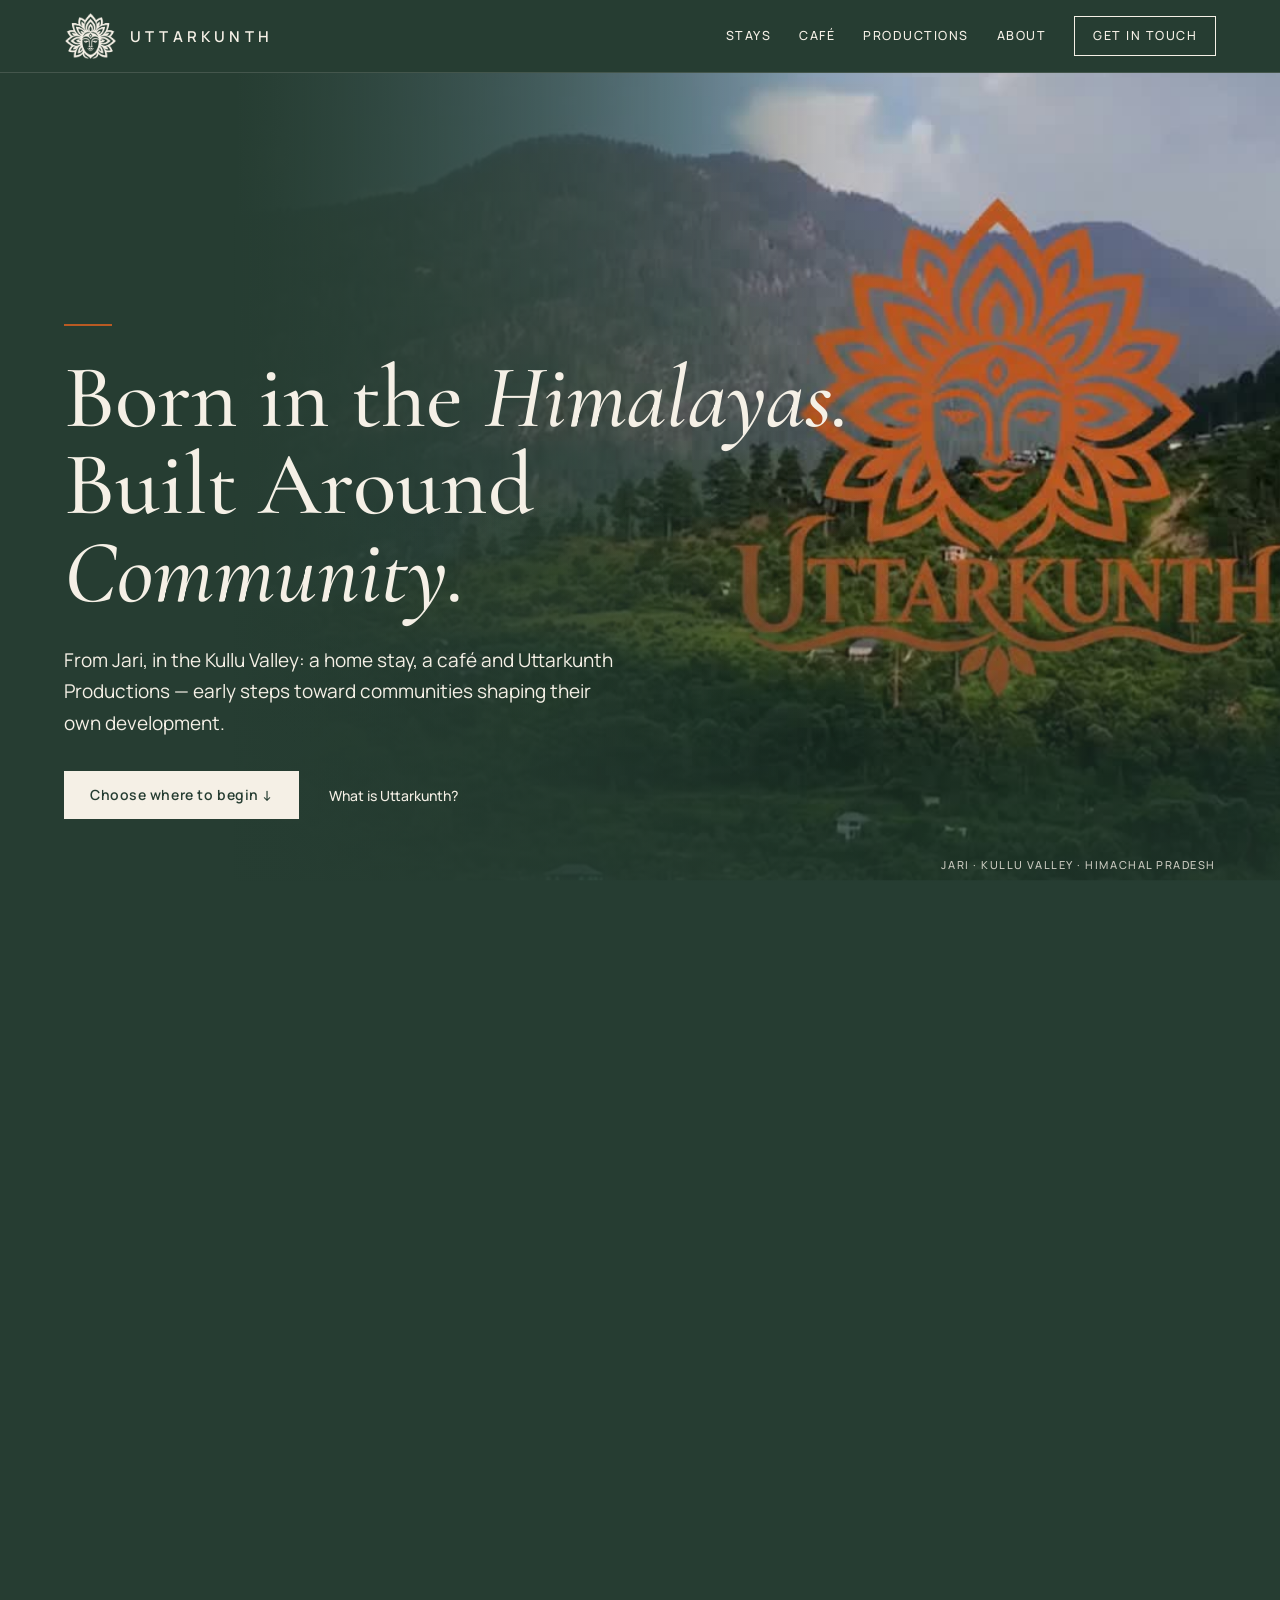
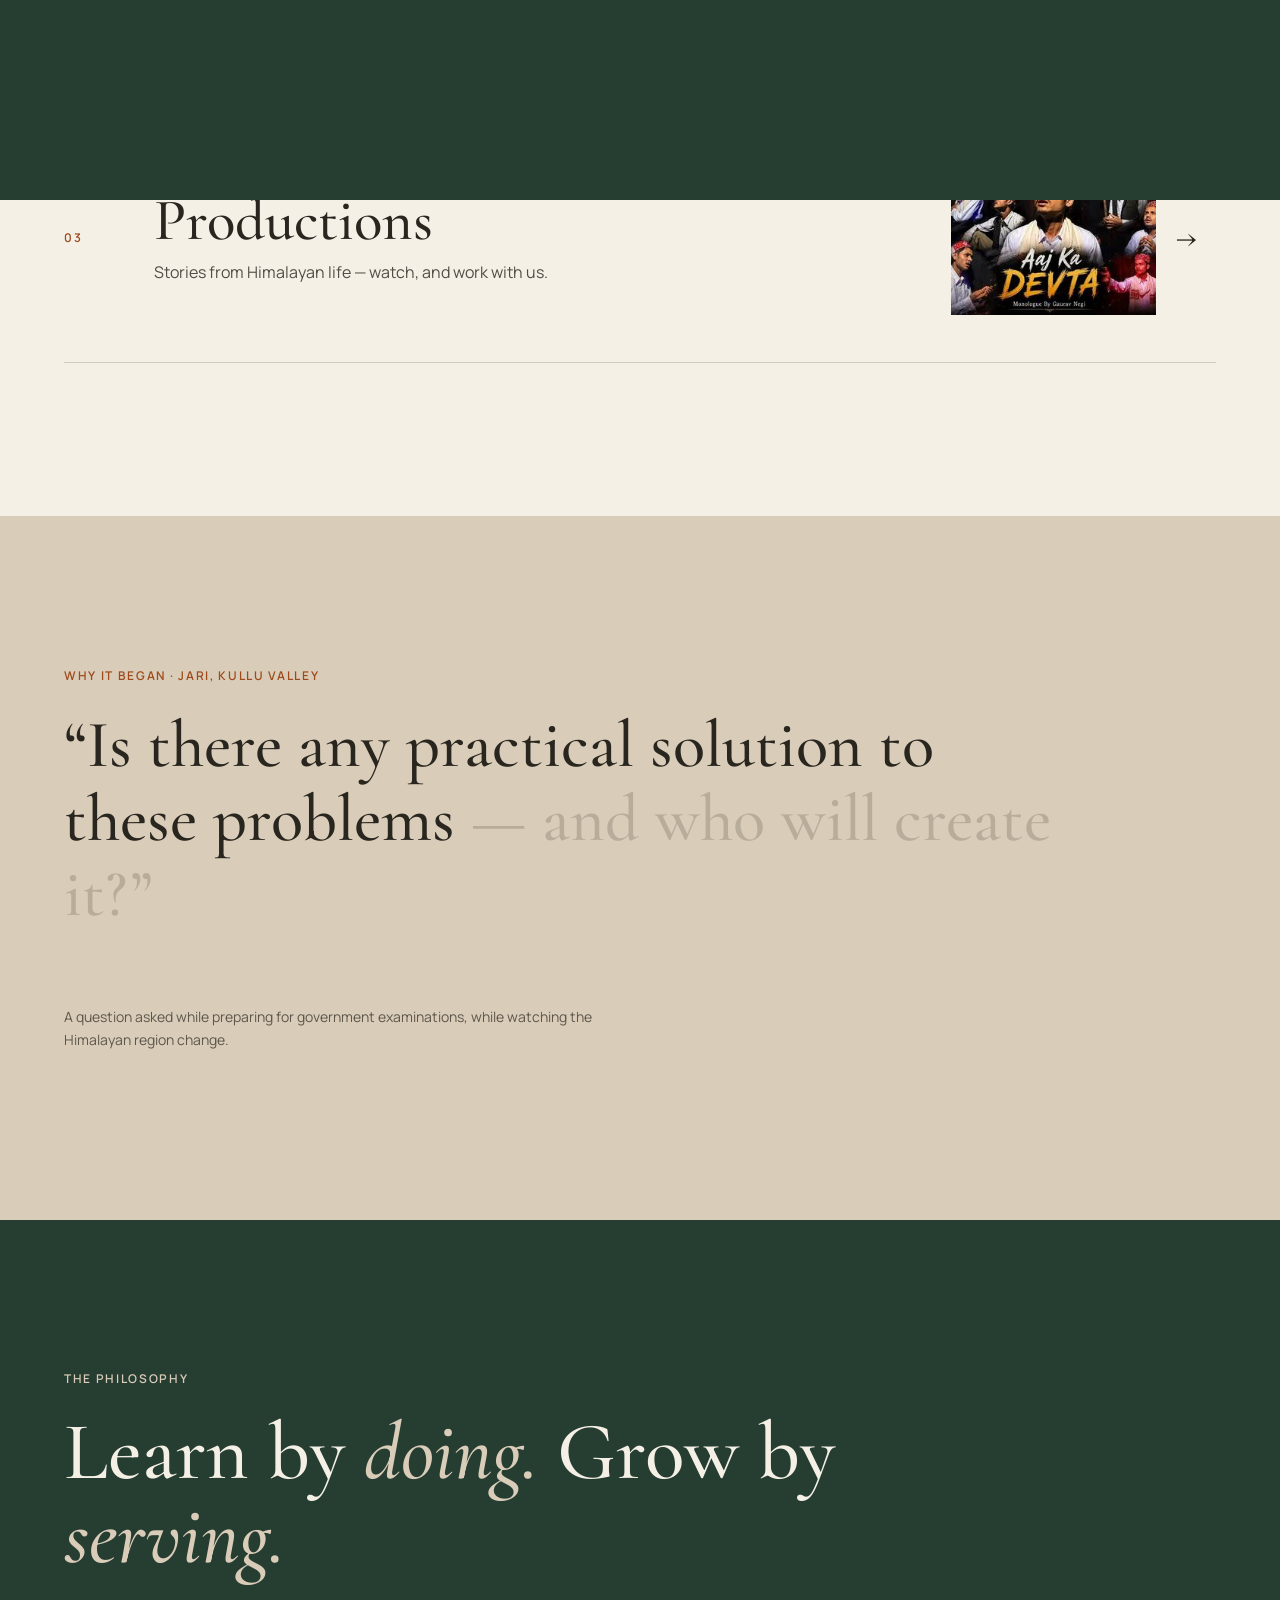
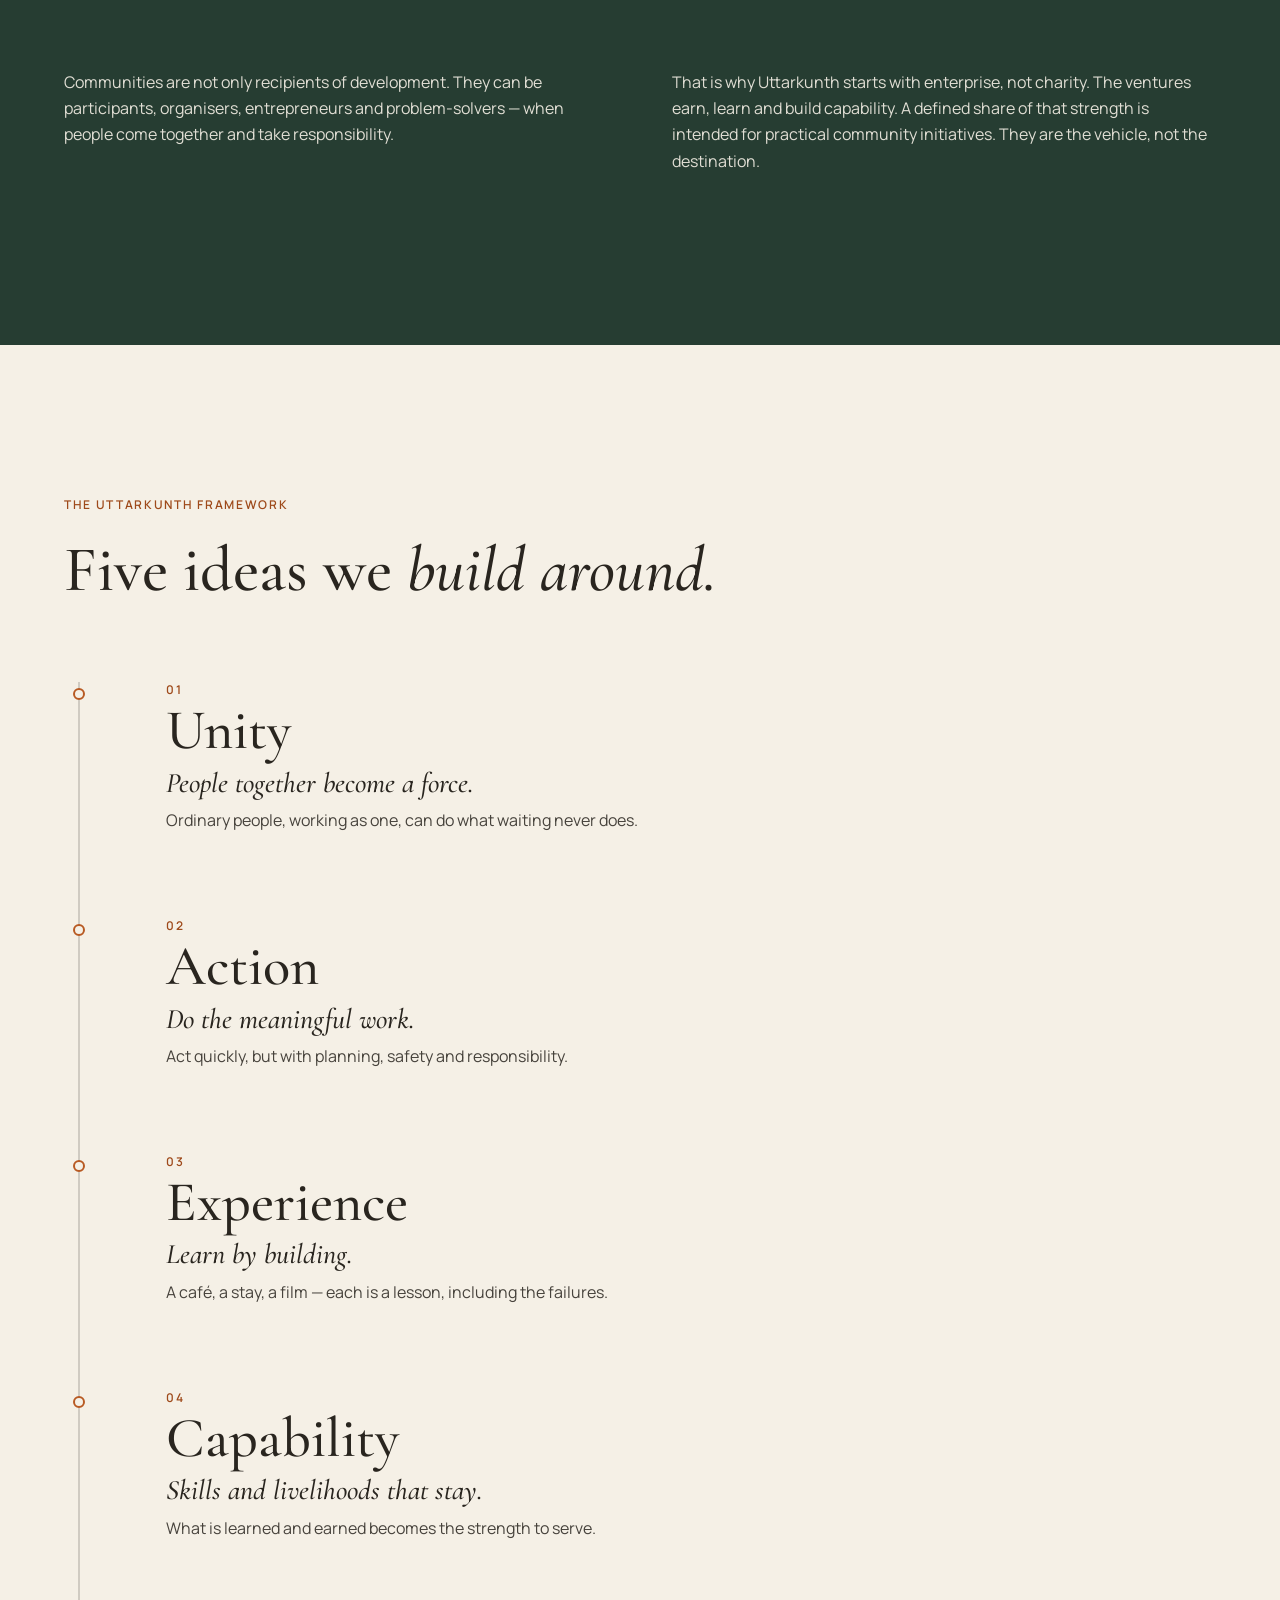
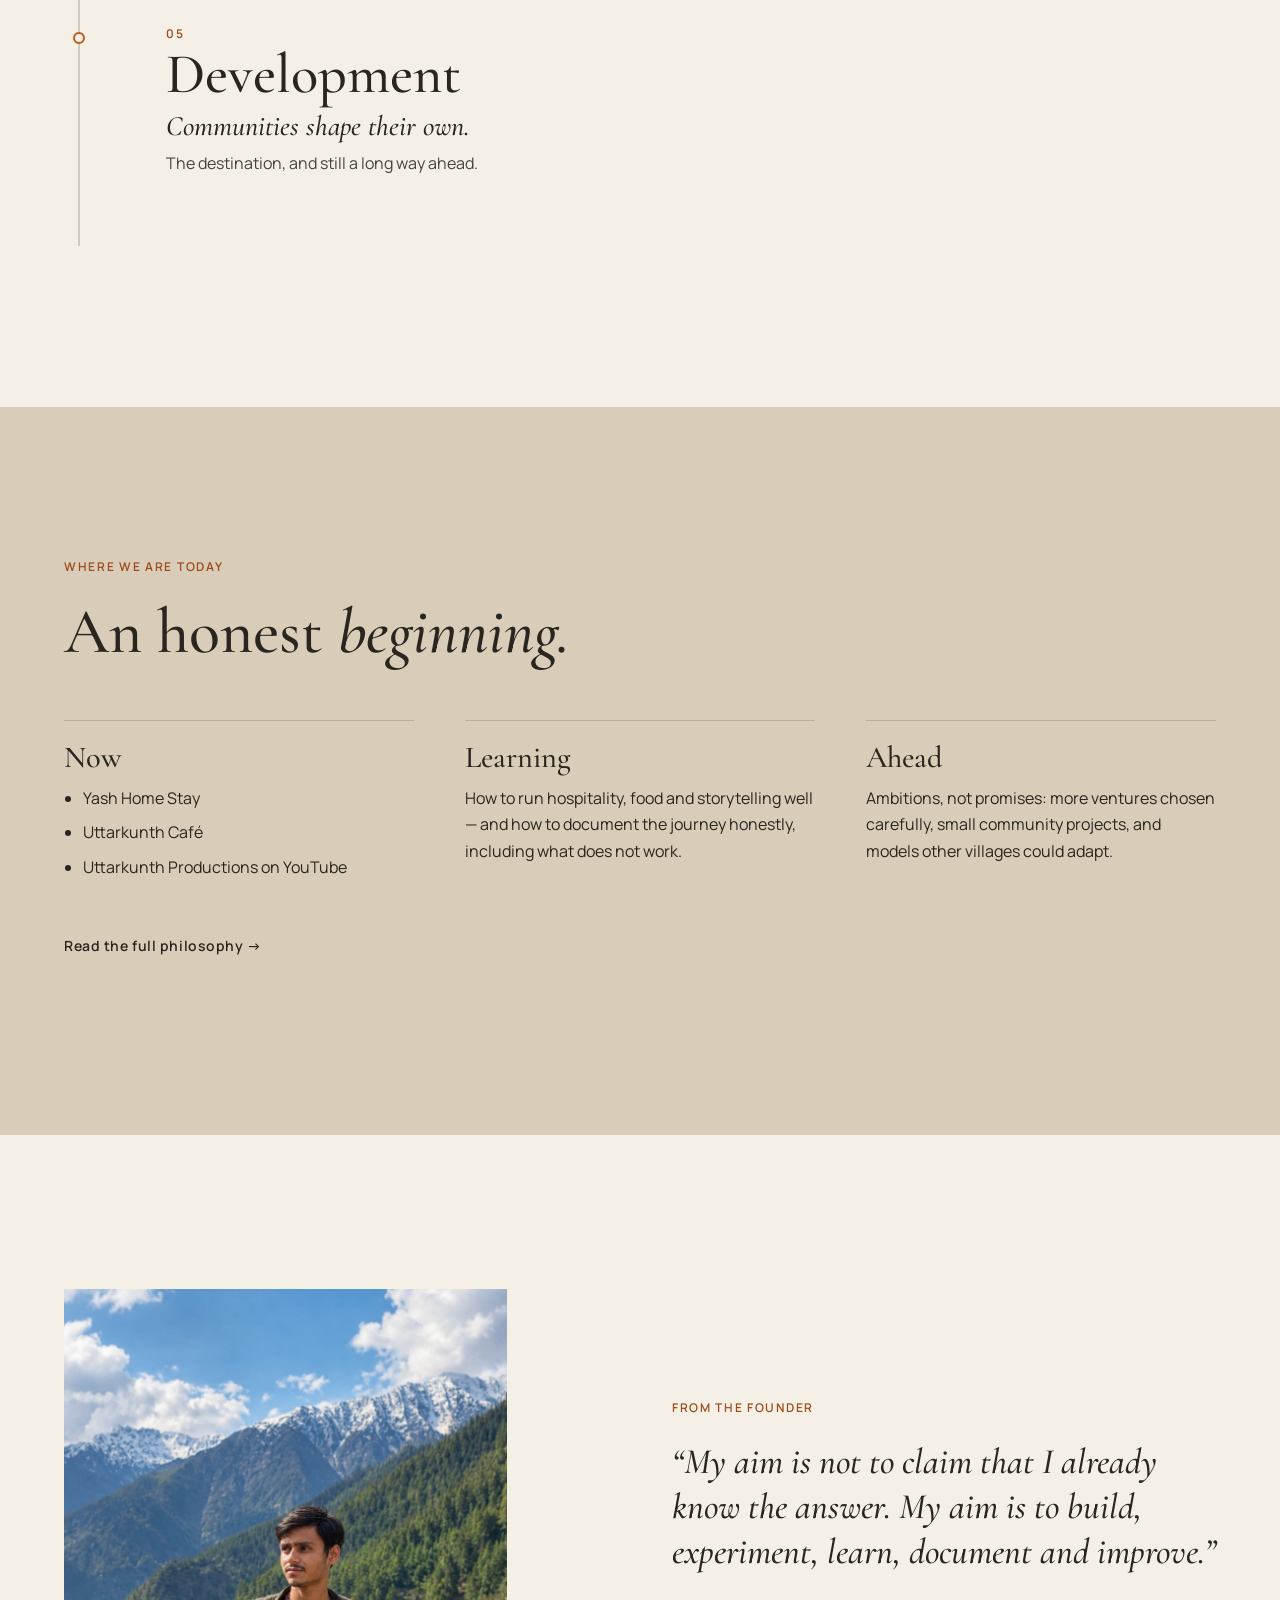
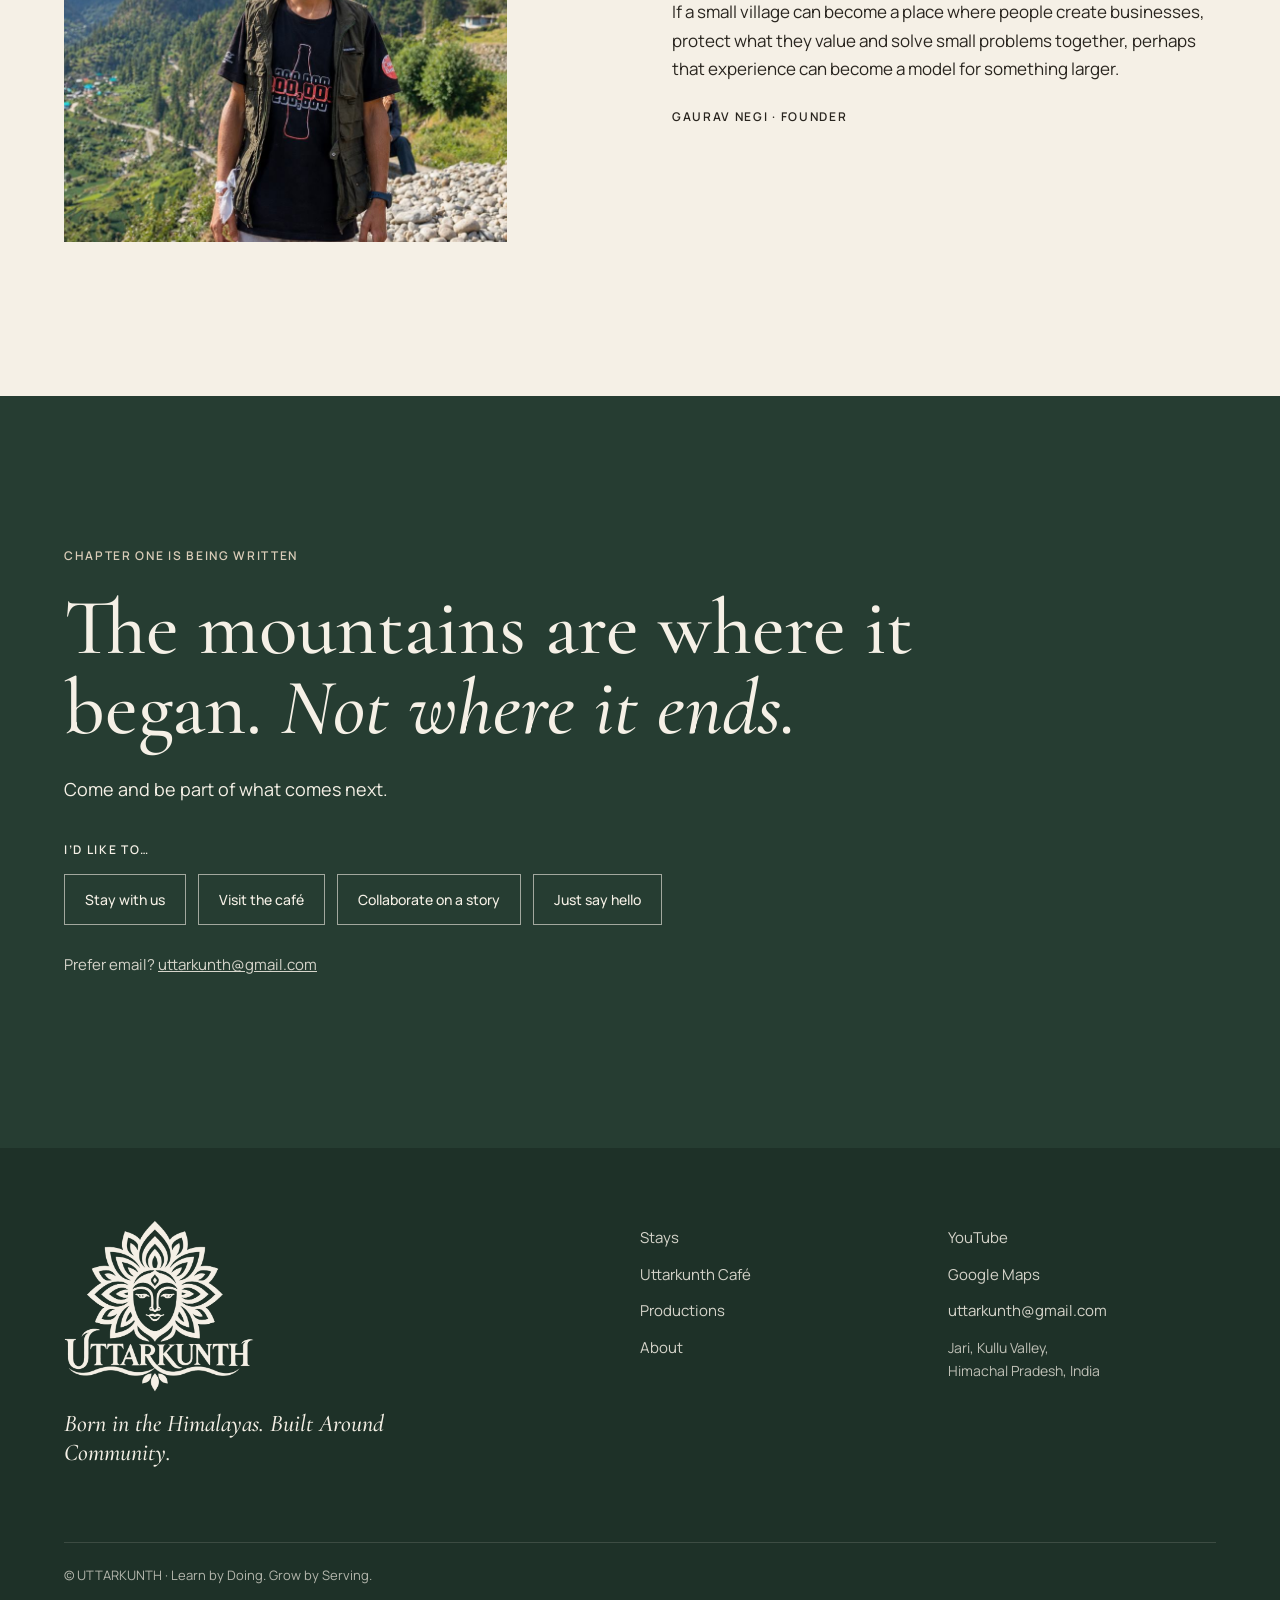
==== index.html @ 42e6b524 "Add files via upload" ====
<!DOCTYPE html>
<html lang="en" class="intro hold">
<head>
<meta charset="utf-8">
<meta name="viewport" content="width=device-width, initial-scale=1, viewport-fit=cover">
<title>UTTARKUNTH — Born in the Himalayas. Built Around Community.</title>
<script>try{if(sessionStorage.getItem('uk')||matchMedia('(prefers-reduced-motion: reduce)').matches)document.documentElement.classList.remove('intro','hold')}catch(e){}</script>
<noscript><style>.ov,.wipe{display:none!important}html.intro{overflow:auto!important}</style></noscript>
<meta name="description" content="From Jari, in the Kullu Valley: a home stay, a café and Uttarkunth Productions — early steps toward communities shaping their own development.">
<link rel="preconnect" href="https://fonts.googleapis.com"><link rel="preconnect" href="https://fonts.gstatic.com" crossorigin>
<link href="https://fonts.googleapis.com/css2?family=Cormorant+Garamond:ital,wght@0,500;0,600;1,500;1,600&family=Manrope:wght@400;500;600&display=swap" rel="stylesheet">
<style>
:root{--forest:#263D32;--ivory:#F5F0E6;--terra:#B85A23;--char:#29251F;--stone:#D9CCB8;
--bg:#F5F0E6;--alt:#D9CCB8;--fg:#29251F;--accent:#9E4A1B;--line:rgba(41,37,31,.18);
--serif:"Cormorant Garamond",Georgia,serif;--sans:"Manrope",system-ui,-apple-system,"Segoe UI",sans-serif;
box-sizing:border-box;padding-top:env(safe-area-inset-top,0px);padding-bottom:env(safe-area-inset-bottom,0px);color-scheme:light}
@media (prefers-color-scheme:dark){:root:not([data-theme="light"]){--bg:#1D1B17;--alt:#25221D;--fg:#F5F0E6;--accent:#E08B4E;--line:rgba(245,240,230,.18);color-scheme:dark}}
:root[data-theme="dark"]{--bg:#1D1B17;--alt:#25221D;--fg:#F5F0E6;--accent:#E08B4E;--line:rgba(245,240,230,.18);color-scheme:dark}
html{scroll-behavior:smooth;scroll-padding-top:calc(72px + env(safe-area-inset-top,0px))}
*,*::before,*::after{box-sizing:border-box}
[hidden]{display:none!important}
body{margin:0;background:var(--bg);color:var(--fg);font:400 17px/1.65 var(--sans);-webkit-font-smoothing:antialiased}
img,svg{max-width:100%;display:block}a{color:inherit}
.skip{position:absolute;left:-999px;top:8px;background:var(--ivory);color:var(--forest);padding:10px 14px;z-index:100}.skip:focus{left:8px}
:focus-visible{outline:2px solid var(--terra);outline-offset:3px}
.wrap{max-width:1360px;margin:0 auto;padding:0 clamp(20px,5vw,64px)}
.sec{padding:clamp(80px,12vw,170px) 0}
.dark{background:var(--forest);color:var(--ivory)}.alt{background:var(--alt)}
.label{font:600 12px/1 var(--sans);letter-spacing:.14em;text-transform:uppercase;color:var(--accent);margin:0 0 26px;display:block}
.dark .label{color:var(--stone)}
h1,h2,h3{font-family:var(--serif);font-weight:500;margin:0;line-height:1.02}
h2{font-size:clamp(2.25rem,5vw,4.5rem)}h3{font-size:clamp(1.6rem,2.6vw,2.3rem)}
em{font-style:italic}p{margin:0 0 1.1em;max-width:60ch}
.rule{display:block;width:48px;height:2px;background:var(--terra);margin-bottom:28px}
.lead{font-size:clamp(18px,1.8vw,21px);max-width:52ch}
.b1{background:var(--ivory);color:var(--forest);padding:17px 26px;font:600 14px/1 var(--sans);letter-spacing:.04em;text-decoration:none;min-height:48px;display:inline-flex;align-items:center;border:0;cursor:pointer}
.b1:hover{background:var(--stone)}
.b1.d{background:var(--forest);color:var(--ivory)}.b1.d:hover{background:#33503F}
.b2{font:500 14px var(--sans);text-underline-offset:7px;text-decoration-color:var(--terra);padding:14px 0}
.cta{display:flex;flex-wrap:wrap;gap:18px 30px;align-items:center}
.lnk{display:inline-block;font:600 14px var(--sans);letter-spacing:.04em;text-underline-offset:7px;text-decoration-color:var(--terra);padding:12px 0}

header{position:fixed;top:0;left:0;right:0;z-index:50;padding-top:env(safe-area-inset-top,0px);background:var(--forest);color:var(--ivory);border-bottom:1px solid rgba(245,240,230,.14)}
header.s{box-shadow:0 6px 24px rgba(0,0,0,.12)}
.hb{display:flex;align-items:center;justify-content:space-between;height:72px}
.logo{display:flex;align-items:center;gap:12px;font:600 15px/1 var(--sans);letter-spacing:.28em;text-decoration:none}
.mk,.fl{display:block;background:currentColor;-webkit-mask-repeat:no-repeat;mask-repeat:no-repeat;-webkit-mask-position:center;mask-position:center;-webkit-mask-size:contain;mask-size:contain}
.mk{width:52px;height:46px;transition:background .3s;-webkit-mask-image:url([data-uri]);mask-image:url([data-uri])}

.fl{width:190px;height:172px;-webkit-mask-image:url([data-uri]);mask-image:url([data-uri])}
nav{display:flex;gap:28px;align-items:center}
nav a{font:500 12.5px/1 var(--sans);letter-spacing:.12em;text-transform:uppercase;text-decoration:none;padding:14px 0}
nav a:hover,nav a.on{text-decoration:underline;text-underline-offset:6px;text-decoration-color:var(--terra)}
nav a.btn{border:1px solid currentColor;padding:13px 18px;text-decoration:none}
.mb{display:none;background:none;border:0;color:inherit;font:600 12px var(--sans);letter-spacing:.14em;text-transform:uppercase;padding:14px 0;cursor:pointer}
@media (max-width:900px){nav{display:none}.mb{display:block}
nav.open{display:flex;position:fixed;inset:0;background:var(--forest);color:var(--ivory);flex-direction:column;justify-content:center;align-items:flex-start;gap:6px;padding:0 28px}
nav.open a{font:500 2.4rem/1.3 var(--serif);text-transform:none;letter-spacing:0}nav.open a.btn{border:0;padding:14px 0;color:var(--stone)}}

.hero{position:relative;min-height:100svh;display:flex;align-items:flex-end;color:var(--ivory);background:var(--forest);overflow:hidden;margin-top:calc(-1*env(safe-area-inset-top,0px))}
.hero .vid{position:absolute;left:78%;top:50%;transform:translate(-50%,-50%);width:max(100%,170svh);height:auto;object-fit:cover;-webkit-mask-image:linear-gradient(to right,transparent 0,#000 38%);mask-image:linear-gradient(to right,transparent 0,#000 38%)}
.hero::after{content:"";position:absolute;inset:0;background:linear-gradient(to top,rgba(38,61,50,.8) 0,rgba(38,61,50,0) 45%),linear-gradient(to right,rgba(38,61,50,.9) 0,rgba(38,61,50,.45) 42%,rgba(38,61,50,0) 70%)}
.hero .wrap{position:relative;z-index:2;width:100%;padding-bottom:clamp(56px,9vh,96px)}
.hero h1{font-size:clamp(3rem,7vw,7rem);line-height:.98;max-width:9.5em}
.hero h1 span{display:block;opacity:0;transform:translateY(12px);animation:up .7s ease forwards}.hero h1 span+span{animation-delay:.15s}
.hero p.sub{font-size:clamp(16px,1.5vw,19px);margin:28px 0 32px;max-width:46ch;opacity:0;animation:up .7s .35s ease forwards}
.hero .cta{opacity:0;animation:up .7s .5s ease forwards}
.cap{position:absolute;right:clamp(20px,5vw,64px);bottom:28px;z-index:2;font:500 11px var(--sans);letter-spacing:.14em;text-transform:uppercase;opacity:.8}
@keyframes up{to{opacity:1;transform:none}}
@media (max-width:900px){.hero{display:block;min-height:0}.hero .vid{position:relative;left:0;top:0;transform:none;width:100%;margin-top:calc(64px + env(safe-area-inset-top,0px));aspect-ratio:16/9;-webkit-mask-image:none;mask-image:none}.hero::after{display:none}.hero .wrap{padding:36px clamp(20px,5vw,64px) 64px}.hero h1{font-size:clamp(2.8rem,11vw,5rem)}}
@media (max-width:700px){.cap{display:none}.b1{width:100%;justify-content:center}}

.ph{position:relative;overflow:hidden;background:var(--forest)}.ph svg{width:100%;height:100%;position:absolute;inset:0}
.ph img{position:absolute;inset:0;width:100%;height:100%;object-fit:cover}
.ph small{position:absolute;left:12px;bottom:10px;z-index:2;font:500 10.5px/1.3 var(--sans);letter-spacing:.1em;text-transform:uppercase;color:rgba(245,240,230,.8);max-width:90%}

/* venture rows */
.rows{margin-top:56px;border-top:1px solid var(--line)}
.row{display:grid;grid-template-columns:70px 1fr auto 40px;gap:20px;align-items:center;padding:clamp(26px,4vw,48px) 0;border-bottom:1px solid var(--line);text-decoration:none;transition:padding .3s}
.row:hover{padding-left:14px}.row:hover .ar{color:var(--terra)}
.row .n{font:600 12px var(--sans);letter-spacing:.14em;color:var(--accent)}
.row h3{font-size:clamp(2rem,4.6vw,4rem)}.row p{margin:8px 0 0;font-size:16px;opacity:.8}
.row .ar{font:500 2rem var(--serif);transition:color .2s}
.row .im{width:clamp(120px,16vw,220px);aspect-ratio:4/3;object-fit:cover}
@media (max-width:600px){.row{grid-template-columns:36px 1fr auto;gap:12px}.row .im{display:none}}

.q{font:500 clamp(2rem,5.2vw,4.8rem)/1.12 var(--serif);max-width:15em}.q .w{opacity:.18;transition:opacity .5s}.q .w.on{opacity:1}
.note{margin-top:36px;font-size:14px;opacity:.7}
.belief{font:500 clamp(2.4rem,6.4vw,6rem)/1.02 var(--serif);max-width:12em}.belief em{color:var(--stone)}
.two{display:grid;grid-template-columns:1fr 1fr;gap:clamp(28px,5vw,80px);margin-top:56px}
.two p{font-size:16px;opacity:.9}
@media (max-width:800px){.two{display:block}}

.fw{position:relative;margin-top:72px;padding-left:clamp(48px,8vw,120px)}
.track{position:absolute;left:14px;top:8px;bottom:8px;width:2px;background:var(--line)}.track b{position:absolute;left:0;top:0;width:2px;height:0;background:var(--terra)}
.st{position:relative;padding:0 0 clamp(44px,6vw,84px)}
.st::before{content:"";position:absolute;left:calc(-1*clamp(48px,8vw,120px) + 9px);top:14px;width:12px;height:12px;border-radius:50%;background:var(--bg);border:2px solid var(--terra)}
.st .n{font:600 12px var(--sans);letter-spacing:.14em;color:var(--accent)}.st h3{font-size:clamp(2rem,4.4vw,3.8rem)}
.st .d{display:block;font:italic 500 clamp(1.3rem,2.2vw,1.9rem)/1.25 var(--serif);margin:6px 0}.st p{font-size:16px;opacity:.85;margin:0}

.cols3{display:grid;grid-template-columns:repeat(3,1fr);gap:clamp(24px,4vw,56px);margin-top:56px}
.cols3>div{border-top:1px solid var(--line);padding-top:22px}.cols3 h3{margin-bottom:12px;font-size:1.9rem}.cols3 p,.cols3 li{font-size:16px}
ul{padding-left:1.1em;margin:0}li{margin-bottom:.5em;max-width:48ch}
@media (max-width:800px){.cols3{display:block}.cols3>div{margin-bottom:36px}}

.fd{display:grid;grid-template-columns:repeat(12,1fr);gap:clamp(28px,5vw,80px);align-items:center}
.fd .ph{grid-column:1/6;aspect-ratio:4/5}.fd .tx{grid-column:7/13}
.first{font:italic 500 clamp(1.6rem,2.8vw,2.4rem)/1.25 var(--serif);margin-bottom:24px}
.sig{font:600 12px var(--sans);letter-spacing:.14em;text-transform:uppercase}
@media (max-width:800px){.fd{display:block}.fd .tx{margin-top:28px}}

/* venture pages */
.vh{background:var(--forest);color:var(--ivory);padding:calc(72px + env(safe-area-inset-top,0px) + clamp(48px,8vw,110px)) 0 clamp(56px,8vw,100px)}
.vh h1{font-size:clamp(3rem,8vw,7.5rem);line-height:.98;max-width:10em}
.vh p.lead{margin:26px 0 34px}
.vimg{aspect-ratio:16/9;max-height:80vh;margin-top:-1px}
@media (max-width:700px){.vimg{aspect-ratio:4/3}}
.facts{display:grid;grid-template-columns:repeat(4,1fr);gap:0;border-top:1px solid var(--line);border-bottom:1px solid var(--line);margin-top:48px}
.facts div{padding:22px 20px 22px 0}.facts b{display:block;font:600 11px var(--sans);letter-spacing:.14em;text-transform:uppercase;color:var(--accent);margin-bottom:6px}
.facts span{font-size:15px;opacity:.9}
@media (max-width:800px){.facts{grid-template-columns:1fr 1fr}}
.enq{display:grid;grid-template-columns:1fr 1fr;gap:clamp(28px,5vw,80px);align-items:start}
.fm{display:grid;grid-template-columns:1fr 1fr;gap:14px}
.fm label{display:block;font:600 11px var(--sans);letter-spacing:.12em;text-transform:uppercase;margin-bottom:6px}
.fm .f{grid-column:1/-1}
.fm input,.fm textarea{width:100%;font:400 16px var(--sans);padding:13px 14px;border:1px solid var(--line);background:var(--bg);color:var(--fg);border-radius:0}
.fm .cta{grid-column:1/-1;margin-top:6px}
@media (max-width:800px){.enq{display:block}.fm{margin-top:32px}}
.more{display:grid;grid-template-columns:1fr 1fr;gap:0;border-top:1px solid var(--line)}
.more a{padding:34px 0;text-decoration:none;display:block}.more a:last-child{padding-left:clamp(20px,4vw,56px);border-left:1px solid var(--line)}
.more small{font:600 11px var(--sans);letter-spacing:.14em;text-transform:uppercase;color:var(--accent)}.more h3{margin-top:8px}
@media (max-width:600px){.more{display:block}.more a:last-child{padding-left:0;border-left:0;border-top:1px solid var(--line)}}
.pj{display:grid;grid-template-columns:repeat(2,1fr);gap:clamp(24px,4vw,56px);margin-top:56px}.pj .ph{margin-bottom:16px}
@media (max-width:700px){.pj{display:block}.pj>div{margin-bottom:36px}}
.play{position:absolute;left:50%;top:50%;transform:translate(-50%,-50%);z-index:2;width:72px;height:72px;border:1px solid var(--ivory);border-radius:50%;background:rgba(38,61,50,.55);color:var(--ivory);font-size:20px;display:flex;align-items:center;justify-content:center}

details{border-top:1px solid var(--line);padding:20px 0}details:last-of-type{border-bottom:1px solid var(--line)}
summary{font:500 clamp(1.4rem,2.2vw,1.9rem)/1.2 var(--serif);cursor:pointer;list-style:none;display:flex;justify-content:space-between;gap:16px}
summary::after{content:"+";color:var(--terra)}details[open] summary::after{content:"–"}
details p{margin:14px 0 0;font-size:16px}
.tbl{margin-top:48px}.tbl div{display:grid;grid-template-columns:140px 1fr;gap:20px;padding:16px 0;border-top:1px solid var(--line)}
.tbl b{font:600 12px var(--sans);letter-spacing:.14em;color:var(--accent)}

.close{background:var(--forest);color:var(--ivory);padding:clamp(88px,12vw,170px) 0}
.close h2{font-size:clamp(2.6rem,6.2vw,5.8rem);max-width:11em}.close .sub{margin:26px 0 36px;font-size:18px}
.ask{font:600 12px var(--sans);letter-spacing:.14em;text-transform:uppercase;margin-bottom:16px}
.ch{display:flex;flex-wrap:wrap;gap:12px}
.ch a{border:1px solid rgba(245,240,230,.6);padding:15px 20px;text-decoration:none;font:500 14px var(--sans);min-height:48px;display:inline-flex;align-items:center}.ch a:hover{background:var(--ivory);color:var(--forest)}
footer{background:#1E3128;color:var(--ivory);padding:72px 0 calc(40px + env(safe-area-inset-bottom,0px))}
.fg{display:grid;grid-template-columns:2fr 1fr 1fr;gap:40px}
footer a{display:block;text-decoration:none;font-size:15px;padding:6px 0;opacity:.85}footer a:hover{opacity:1;text-decoration:underline}
footer .tag{font:italic 500 1.5rem/1.2 var(--serif);max-width:15em;margin-top:18px}
.cp{margin-top:48px;padding-top:22px;border-top:1px solid rgba(245,240,230,.2);font-size:13px;opacity:.7}
@media (max-width:700px){.fg{display:block}.fg>div{margin-bottom:28px}}
.rv{opacity:0;transform:translateY(18px);transition:opacity .9s,transform .9s}.rv.on{opacity:1;transform:none}
@media (prefers-reduced-motion:reduce){html{scroll-behavior:auto}.rv,.q .w{opacity:1!important;transform:none!important;transition:none}.hero h1 span,.hero p.sub,.hero .cta{animation:none;opacity:1;transform:none}}
.pg{display:grid;grid-template-columns:repeat(auto-fill,minmax(min(100%,340px),1fr));gap:32px;margin-top:48px}
.prop{display:block;text-decoration:none;border-top:1px solid var(--line);padding-top:18px}
.prop .ph{aspect-ratio:4/3;margin-bottom:18px}.prop:hover h3{text-decoration:underline;text-decoration-color:var(--terra);text-underline-offset:6px}
.pi small{font:600 11px var(--sans);letter-spacing:.14em;text-transform:uppercase;color:var(--accent)}
.pi h3{margin:8px 0 6px}.pi p{font-size:16px;opacity:.85;margin-bottom:8px}
.prop.soon{border:1px dashed var(--line);padding:32px;display:flex;flex-direction:column;justify-content:center;align-items:flex-start}
.prop.soon h3{margin:8px 0 12px}
.ph[data-id]{cursor:pointer}.pj .ph{aspect-ratio:16/9}
.play{padding:0}
.subn{position:sticky;top:calc(72px + env(safe-area-inset-top,0px));z-index:40;background:var(--bg);border-bottom:1px solid var(--line);overflow-x:auto;white-space:nowrap;scrollbar-width:none}
.subn::-webkit-scrollbar{display:none}.subn .wrap{display:flex;gap:28px}
.subn a{font:500 12px var(--sans);letter-spacing:.12em;text-transform:uppercase;text-decoration:none;padding:16px 0;display:block}
.subn a:hover{text-decoration:underline;text-decoration-color:var(--terra);text-underline-offset:6px}
.ab section[id]{scroll-margin-top:calc(72px + 52px)}
.steps{counter-reset:s;list-style:none;padding:0;margin:48px 0 0}
.steps li{counter-increment:s;display:grid;grid-template-columns:56px 1fr;padding:20px 0;border-top:1px solid var(--line);font:500 clamp(1.5rem,3vw,2.6rem)/1.15 var(--serif);max-width:none;margin:0}
.steps li::before{content:"0" counter(s);font:600 12px var(--sans);letter-spacing:.14em;color:var(--accent);padding-top:12px}
.nm{display:grid;grid-template-columns:1fr 1fr;gap:clamp(24px,5vw,80px);margin-top:40px}
.nm h2{font-size:clamp(4rem,13vw,11rem);line-height:.9}.nm p{margin-top:18px;font-size:18px}
@media (max-width:700px){.nm{display:block}.nm>div{margin-bottom:28px}}
.chain{display:flex;flex-wrap:wrap;gap:10px 14px;align-items:center;font:600 12.5px var(--sans);letter-spacing:.12em;text-transform:uppercase;margin-top:32px}
.chain i{width:28px;height:1px;background:var(--terra);display:block}
.chips{display:flex;flex-wrap:wrap;gap:10px;margin-top:22px}.chips span{border:1px solid var(--line);padding:9px 14px;font-size:14px}
.dark .chips span{border-color:rgba(245,240,230,.3)}
.cyc{display:grid;grid-template-columns:repeat(3,1fr);margin-top:56px;border-top:1px solid var(--line);border-left:1px solid var(--line)}
.cyc div{padding:26px;border-right:1px solid var(--line);border-bottom:1px solid var(--line)}
.cyc b{font:600 12px var(--sans);letter-spacing:.14em;color:var(--accent)}.cyc h3{margin:8px 0 6px}.cyc p{font-size:15px;opacity:.85;margin:0}
@media (max-width:800px){.cyc{grid-template-columns:1fr 1fr}}@media (max-width:520px){.cyc{grid-template-columns:1fr}}
.rm{margin-top:48px}.rm>div{display:grid;grid-template-columns:110px 1fr auto;gap:20px;padding:22px 0;border-top:1px solid var(--line);align-items:baseline}
.rm b{font:600 12px var(--sans);letter-spacing:.14em;color:var(--accent)}.rm h3{font-size:1.9rem}.rm p{margin:6px 0 0;font-size:15px;opacity:.85}
.here{font:600 11px var(--sans);letter-spacing:.12em;text-transform:uppercase;background:var(--terra);color:#fff;padding:6px 10px}
@media (max-width:700px){.rm>div{display:block}.rm b,.here{display:inline-block;margin-bottom:8px}}
.rr>div{display:grid;grid-template-columns:.8fr 1fr 1fr;gap:24px;padding:20px 0;border-top:1px solid var(--line);font-size:15px}
.rr h3{font-size:1.5rem}.rr small{display:block;font:600 10.5px var(--sans);letter-spacing:.14em;text-transform:uppercase;color:var(--accent);margin-bottom:4px}
@media (max-width:800px){.rr>div{display:block}.rr>div>*{margin-bottom:10px}}
.bq{font:italic 500 clamp(1.4rem,2.4vw,2.1rem)/1.4 var(--serif);max-width:30em}.bq p{max-width:none;margin-bottom:1em}
.qs li{font:500 clamp(1.3rem,2.4vw,2rem)/1.25 var(--serif);max-width:none;padding:16px 0;border-top:1px solid var(--line);list-style:none;margin:0}.qs{padding:0;margin-top:40px}
.ul2 li{font-size:16px}
.dark .tbl div{border-color:rgba(245,240,230,.25)}.dark .tbl b{color:var(--stone)}

.logo{gap:14px}
:root{--ease:cubic-bezier(.2,.7,.2,1)}
@keyframes in{from{opacity:0;transform:translateY(16px)}}
@keyframes fade{from{opacity:0}}
@keyframes pgin{from{opacity:0}}
[data-r]:not([hidden]){animation:pgin .5s ease}
[data-r].out{opacity:0;transition:opacity .18s ease}
.vh .wrap>*{animation:in .9s var(--ease) both}
.vh .wrap>:nth-child(2){animation-delay:.08s}.vh .wrap>:nth-child(3){animation-delay:.16s}.vh .wrap>:nth-child(4){animation-delay:.24s}.vh .wrap>:nth-child(5){animation-delay:.32s}
nav.open{animation:fade .3s ease}
nav.open a{animation:in .6s var(--ease) both}
nav.open a:nth-child(2){animation-delay:.05s}nav.open a:nth-child(3){animation-delay:.1s}nav.open a:nth-child(4){animation-delay:.15s}nav.open a:nth-child(5){animation-delay:.2s}
.rv{transition:opacity 1s var(--ease),transform 1s var(--ease)}
.row.rv{transition:opacity 1s var(--ease),transform 1s var(--ease),padding .35s var(--ease)}
.b1,.ch a,.play{transition:background .25s,color .25s,transform .3s var(--ease),border-color .25s}
.b1:hover,.ch a:hover{transform:translateY(-2px)}
.lnk,.b2{transition:text-underline-offset .3s var(--ease),color .25s}.lnk:hover,.b2:hover{text-underline-offset:10px}
.more a h3{transition:transform .4s var(--ease)}.more a:hover h3{transform:translateX(10px)}
.prop .ph img,.pj .ph img,.vimg img{transition:transform 1.1s var(--ease)}
.prop:hover .ph img,.pj .ph:hover img{transform:scale(1.045)}
.play:hover{transform:translate(-50%,-50%) scale(1.08)}
.row .ar{transition:color .25s,transform .35s var(--ease)}.row:hover .ar{transform:translateX(6px)}
details p{animation:in .4s var(--ease)}
summary::after{transition:transform .3s var(--ease);display:inline-block}
details[open] summary::after{transform:rotate(180deg)}
.subn a{transition:color .2s}
@media (prefers-reduced-motion:reduce){*{animation:none!important;transition:none!important}.row.rv,.rv{opacity:1!important;transform:none!important}}
.hl{display:flex;align-items:center;gap:12px;position:relative;z-index:2}
.mb{position:relative;z-index:2}nav.open{z-index:1}
.back{display:flex;align-items:center;gap:8px;height:40px;padding:0 14px;background:none;border:1px solid rgba(245,240,230,.35);color:inherit;font:600 12px var(--sans);letter-spacing:.12em;text-transform:uppercase;cursor:pointer;transition:background .25s,border-color .25s}
.back:hover{background:rgba(245,240,230,.12);border-color:var(--ivory)}
.back span{font-size:16px;line-height:1;transition:transform .3s var(--ease)}.back:hover span{transform:translateX(-3px)}.back em{font-style:normal}
@media (max-width:600px){.back{width:40px;padding:0;justify-content:center}.back em{display:none}}
@media (max-width:480px){.logo{font-size:12.5px;letter-spacing:.16em;gap:10px}.mk{width:44px;height:39px}.hl{gap:8px}}
/* intro */
.ov{display:none;position:fixed;inset:0;z-index:100}html.intro .ov{display:block}html.intro{overflow:hidden}
.ov-p{position:absolute;left:0;right:0;height:50.5%;background:var(--forest);transition:transform 1s cubic-bezier(.76,0,.24,1)}.ov-t{top:0}.ov-b{bottom:0}
.ov.done .ov-t{transform:translateY(-101%)}.ov.done .ov-b{transform:translateY(101%)}
.ov-c{position:absolute;inset:0;display:flex;flex-direction:column;align-items:center;justify-content:center;color:var(--ivory);text-align:center;padding:0 20px;transition:opacity .45s}.ov.done .ov-c{opacity:0}
.ov-mk{width:clamp(110px,16vw,170px);aspect-ratio:810/724;background:var(--ivory);-webkit-mask-size:contain;mask-size:contain;-webkit-mask-repeat:no-repeat;mask-repeat:no-repeat;-webkit-mask-position:center;mask-position:center;clip-path:inset(100% 0 0 0);animation:mkr 1.3s .15s cubic-bezier(.7,0,.2,1) forwards}
@keyframes mkr{to{clip-path:inset(0)}}
.ov-w{display:flex;gap:.3em;margin-top:30px;font:600 clamp(1.1rem,2.8vw,1.7rem)/1 var(--sans)}.ov-w span{display:block;overflow:hidden;padding:.12em 0}
.ov-w b{display:block;font-weight:600;transform:translateY(120%);animation:lr .8s cubic-bezier(.2,.7,.2,1) forwards}@keyframes lr{to{transform:none}}
.ov-tag{margin:22px 0 0;font:italic 500 clamp(1.1rem,2vw,1.5rem)/1.3 var(--serif);opacity:0;animation:fo .9s 1.5s forwards}@keyframes fo{to{opacity:.85}}
.ov-l{width:min(260px,60vw);height:1px;background:rgba(245,240,230,.22);margin-top:34px;overflow:hidden;position:relative}.ov-l i{position:absolute;inset:0;background:var(--terra);transform:scaleX(0);transform-origin:left}
.ov-n{font:600 11px var(--sans);letter-spacing:.22em;margin-top:12px;opacity:.7}
.ov-skip{position:absolute;right:16px;bottom:calc(16px + env(safe-area-inset-bottom,0px));z-index:2;background:none;border:0;color:var(--ivory);font:600 11px var(--sans);letter-spacing:.16em;text-transform:uppercase;padding:14px;cursor:pointer;opacity:.7}.ov-skip:hover{opacity:1}
html.hold .hero h1 span,html.hold .hero p.sub,html.hold .hero .cta{animation-play-state:paused}
/* page curtain */
.wipe{position:fixed;inset:0;z-index:90;background:var(--forest);color:var(--ivory);display:flex;align-items:center;justify-content:center;transform:translateY(100%);pointer-events:none}
.wipe span{font:italic 500 clamp(2.6rem,9vw,7rem)/1 var(--serif);opacity:0;transform:translateY(20px);transition:opacity .4s .25s,transform .6s .25s var(--ease)}
.wipe.in{transform:none;transition:transform .6s cubic-bezier(.76,0,.24,1);pointer-events:all}.wipe.in span{opacity:1;transform:none}
.wipe.out{transform:translateY(-100%);transition:transform .65s cubic-bezier(.76,0,.24,1)}
/* cursor */
.cur{position:fixed;left:0;top:0;pointer-events:none;z-index:9999;mix-blend-mode:difference;transition:opacity .3s}.cur.nb{mix-blend-mode:normal}
.cur-d{display:block;width:5px;height:5px;margin:-2.5px 0 0 -2.5px;background:#fff;transform:rotate(45deg)}
.cur-r{position:relative;width:0;height:0;transition:transform .25s,opacity .25s}
.cur-r .lt{position:absolute;left:0;top:0;width:26px;height:23px;margin:-11.5px 0 0 -13px;background:#fff;-webkit-mask-size:contain;mask-size:contain;-webkit-mask-repeat:no-repeat;mask-repeat:no-repeat;-webkit-mask-position:center;mask-position:center;animation:bre 3.2s ease-in-out infinite;transition:width .5s var(--ease),height .5s var(--ease),margin .5s var(--ease),background .3s}
.cur-r .cr{position:absolute;left:0;top:0;width:46px;height:46px;margin:-23px 0 0 -23px;border-radius:50%;background:var(--ivory);transform:scale(0);transition:transform .5s var(--ease)}
@keyframes bre{50%{transform:scale(1.1)}}
.cur-r.sm .lt{width:38px;height:34px;margin:-17px 0 0 -19px}
.cur-r.hov .lt{width:92px;height:82px;margin:-41px 0 0 -46px;background:var(--terra)}.cur-r.hov .cr{transform:scale(1)}
.cur-r.off{opacity:0}.cur-r.dn{transform:scale(.82)}
.cur-r span{position:absolute;left:0;top:0;transform:translate(-50%,-50%);font:700 9.5px/1 var(--sans);letter-spacing:.12em;text-transform:uppercase;color:var(--forest);z-index:2;white-space:nowrap}
html.has-cur,html.has-cur *{cursor:none!important}html.has-cur input,html.has-cur textarea{cursor:text!important}html.has-cur iframe{cursor:auto!important}
/* synced lines + hover */
header::after{content:"";position:absolute;left:0;right:0;bottom:-1px;height:2px;background:var(--terra);transform:scaleX(var(--p,0));transform-origin:left;pointer-events:none}
.dark{--line:rgba(245,240,230,.25)}
.L{position:relative;border-top:0!important;border-bottom:0!important}
.L::after{content:"";position:absolute;left:0;right:0;top:0;height:1px;background:var(--line);transform:scaleX(0);transform-origin:left;pointer-events:none;transition:transform 1.3s var(--ease),background .3s;transition-delay:inherit,0s}
.L.on::after{transform:scaleX(1)}.L:hover::after{background:var(--terra)}.row.L::after{top:auto;bottom:0}
.row{isolation:isolate}.row::before{content:"";position:absolute;inset:0 -18px;background:var(--alt);transform:scaleX(0);transform-origin:left;transition:transform .6s var(--ease);z-index:-1}.row:hover::before{transform:scaleX(1)}
nav a:not(.btn),.lnk,.b2{text-decoration:none!important;background:linear-gradient(var(--terra),var(--terra)) 0 100%/0 1px no-repeat;background-origin:content-box;transition:background-size .5s var(--ease),color .25s}
nav a:not(.btn):hover,nav a.on,.lnk:hover,.b2:hover{background-size:100% 1px}.lnk,.b2{padding:8px 0}
@media (prefers-reduced-motion:reduce){.L::after{transform:scaleX(1)!important}.ov,.wipe,.cur{display:none!important}html.intro{overflow:auto}}
.rvw{display:grid;grid-template-columns:1fr 2fr;gap:clamp(28px,5vw,80px);margin-top:48px;align-items:start}
.rsum .big{font:500 clamp(4rem,9vw,7rem)/1 var(--serif)}.stars{color:var(--terra);letter-spacing:.18em;font-size:18px}
.rsum p{font-size:15px;opacity:.85;margin-top:10px}
.rc{position:relative;padding:26px 0}.rc::before{content:"";position:absolute;left:0;right:0;top:0;height:1px;background:var(--line)}
.rc blockquote{margin:12px 0 14px;font:italic 500 clamp(1.3rem,2.2vw,1.8rem)/1.35 var(--serif);max-width:34em}
.rc small{font:600 11px var(--sans);letter-spacing:.14em;text-transform:uppercase;color:var(--accent)}
@media (max-width:800px){.rvw{display:block}.rsum{margin-bottom:32px}}
</style>
</head>
<body>
<div class="ov" id="ov"><div class="ov-p ov-t"></div><div class="ov-p ov-b"></div><div class="ov-c"><div class="ov-mk" id="ovmk"></div><div class="ov-w" id="ovw"></div><p class="ov-tag">Born in the Himalayas. Built Around Community.</p><div class="ov-l"><i id="ovl"></i></div><div class="ov-n" id="ovn">000</div></div><button class="ov-skip" id="ovs">Skip</button></div>
<div class="wipe" id="wp" aria-hidden="true"><span id="wpt"></span></div>
<div class="cur" id="cd" style="opacity:0" aria-hidden="true"><i class="cur-d"></i></div><div class="cur" id="cr" style="opacity:0" aria-hidden="true"><div class="cur-r"><i class="lt"></i><b class="cr"></b><span></span></div></div>
<a class="skip" href="#main">Skip to content</a>
<header id="hd"><div class="wrap hb">
<div class="hl"><button class="back" id="bk" hidden aria-label="Go back"><span aria-hidden="true">←</span><em>Back</em></button><a class="logo" href="#/home" aria-label="UTTARKUNTH home"><span class="mk"></span>UTTARKUNTH</a></div>
<button class="mb" id="mb" aria-expanded="false" aria-controls="nv">Menu</button>
<nav id="nv" aria-label="Main">
<a href="#/stays">Stays</a><a href="#/cafe">Café</a><a href="#/productions">Productions</a><a href="#/about">About</a><a class="btn" href="#contact" data-scroll="contact">Get in touch</a>
</nav></div></header>

<main id="main">
<!-- ============ HOME ============ -->
<div data-r="home" data-t="UTTARKUNTH — Born in the Himalayas. Built Around Community.">
<section class="hero" aria-label="Introduction">
<video class="vid" id="hv" autoplay muted loop playsinline preload="auto" poster="[data-uri]" aria-hidden="true"><source src="[data-uri]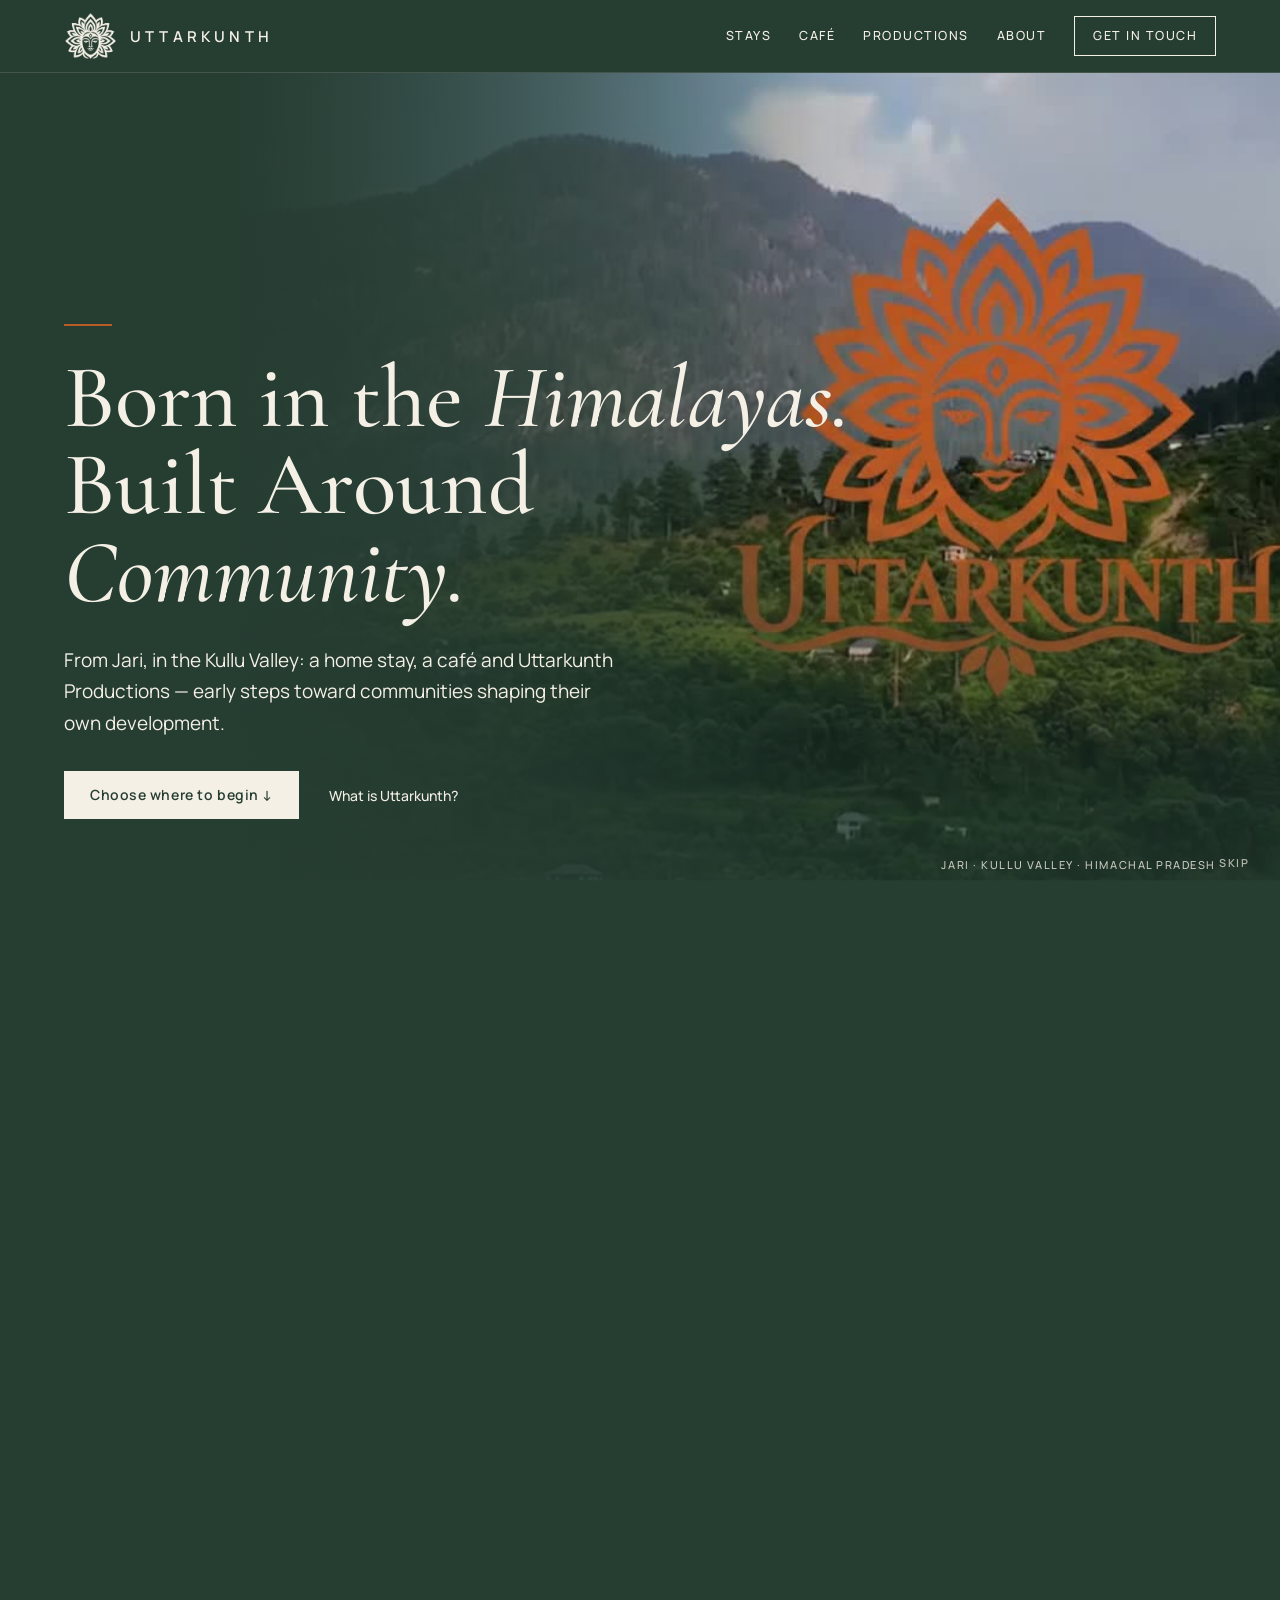
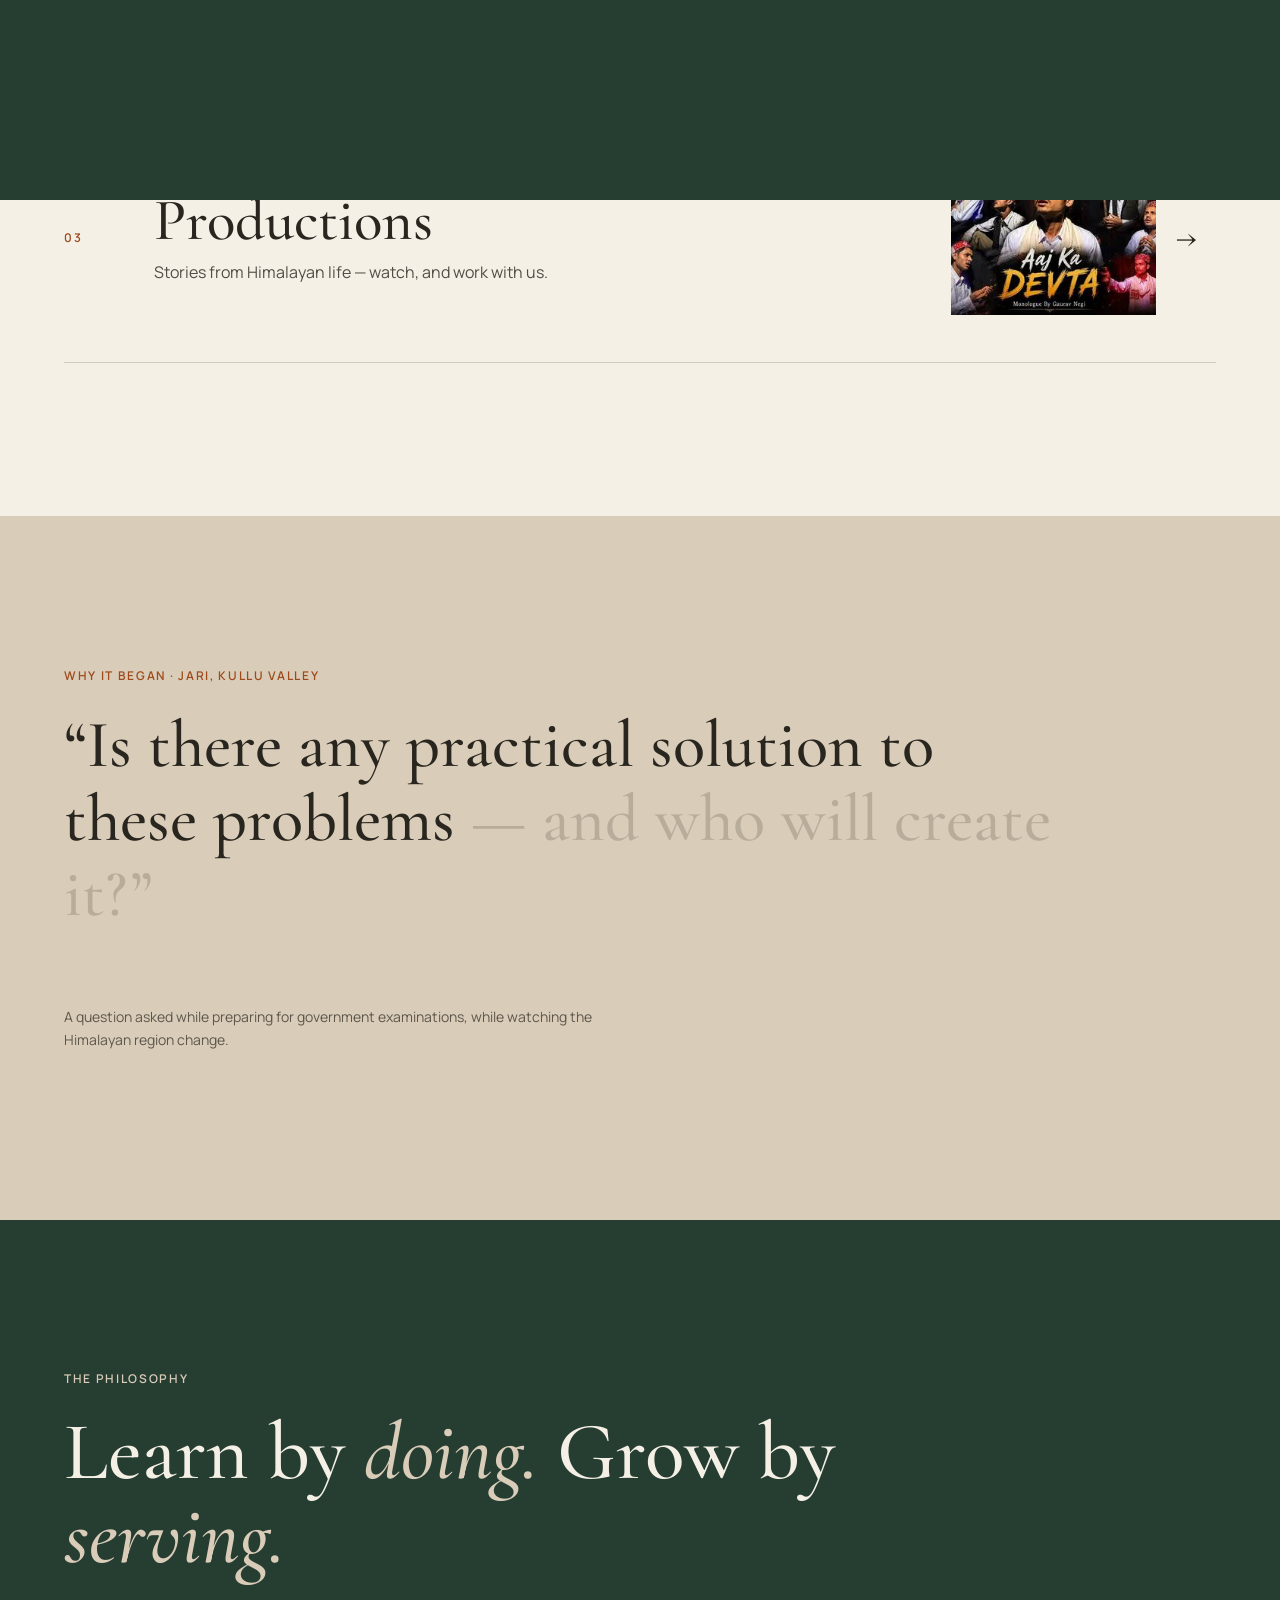
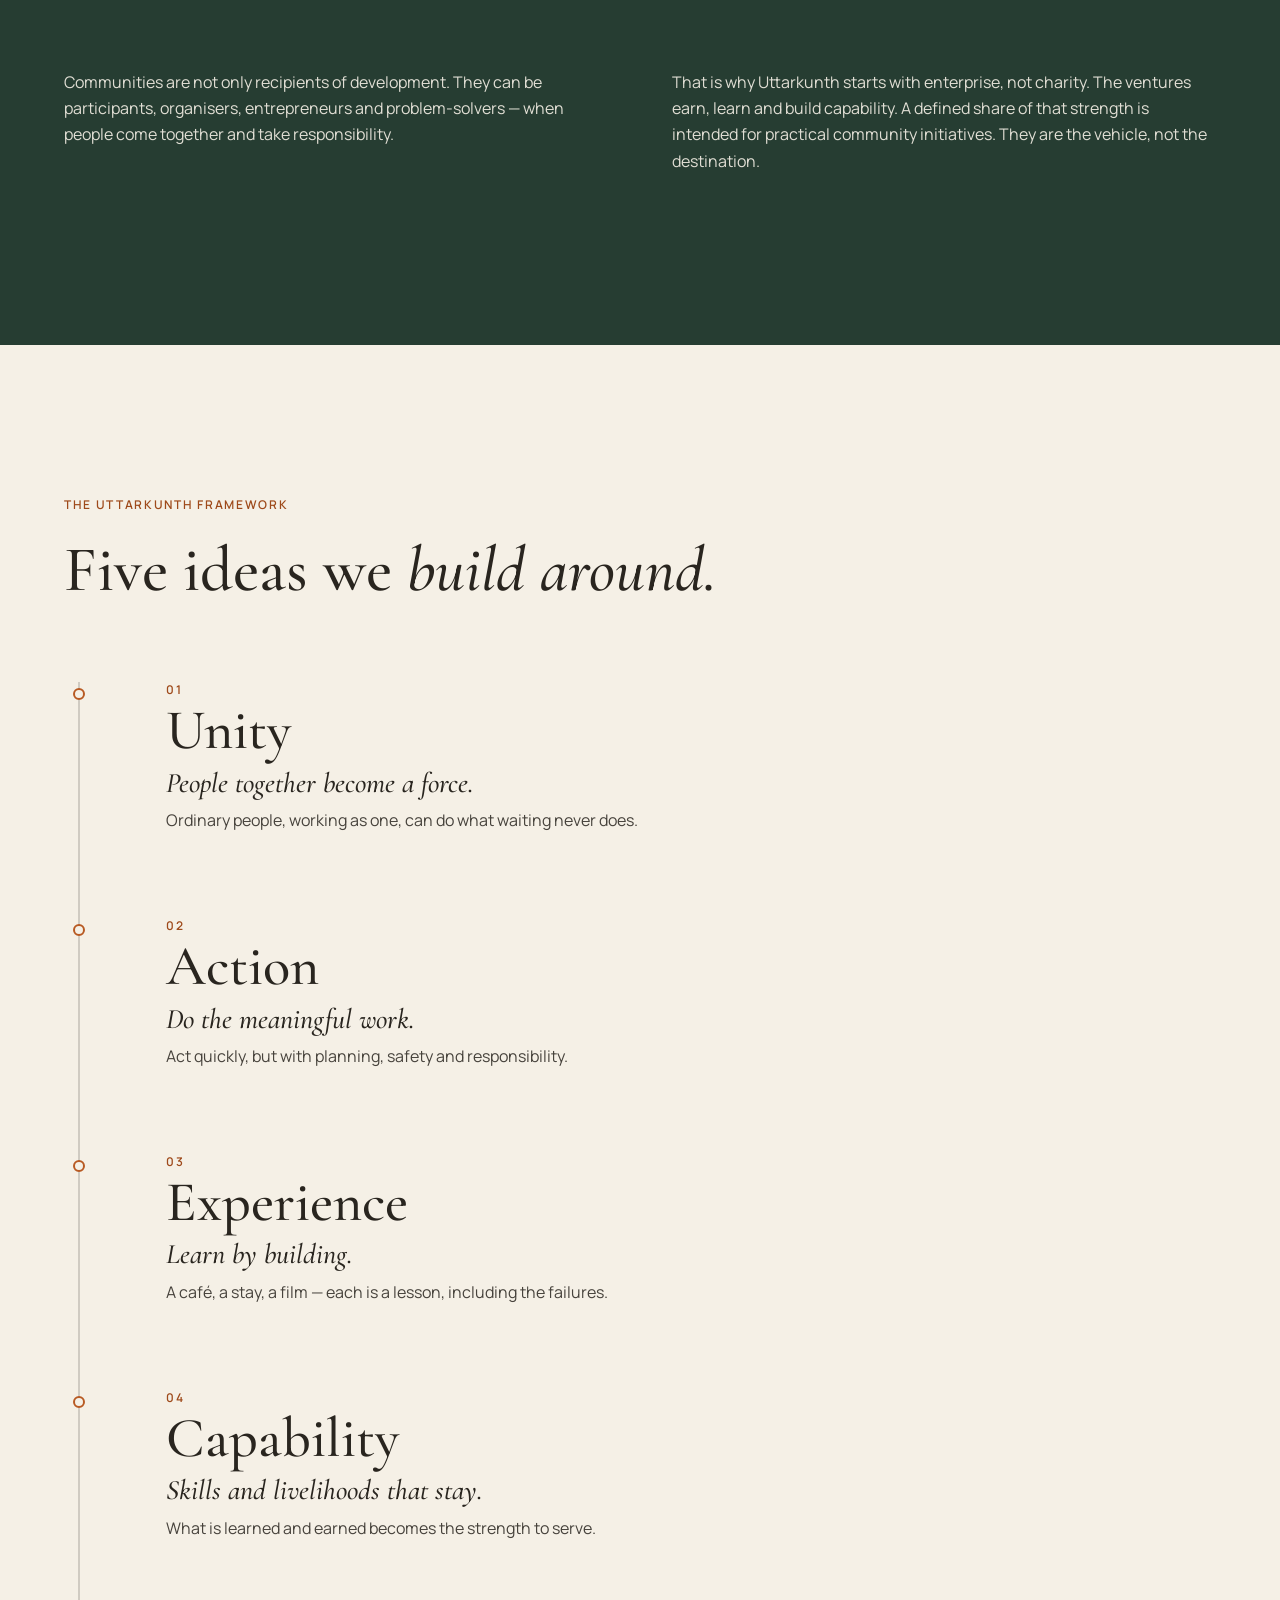
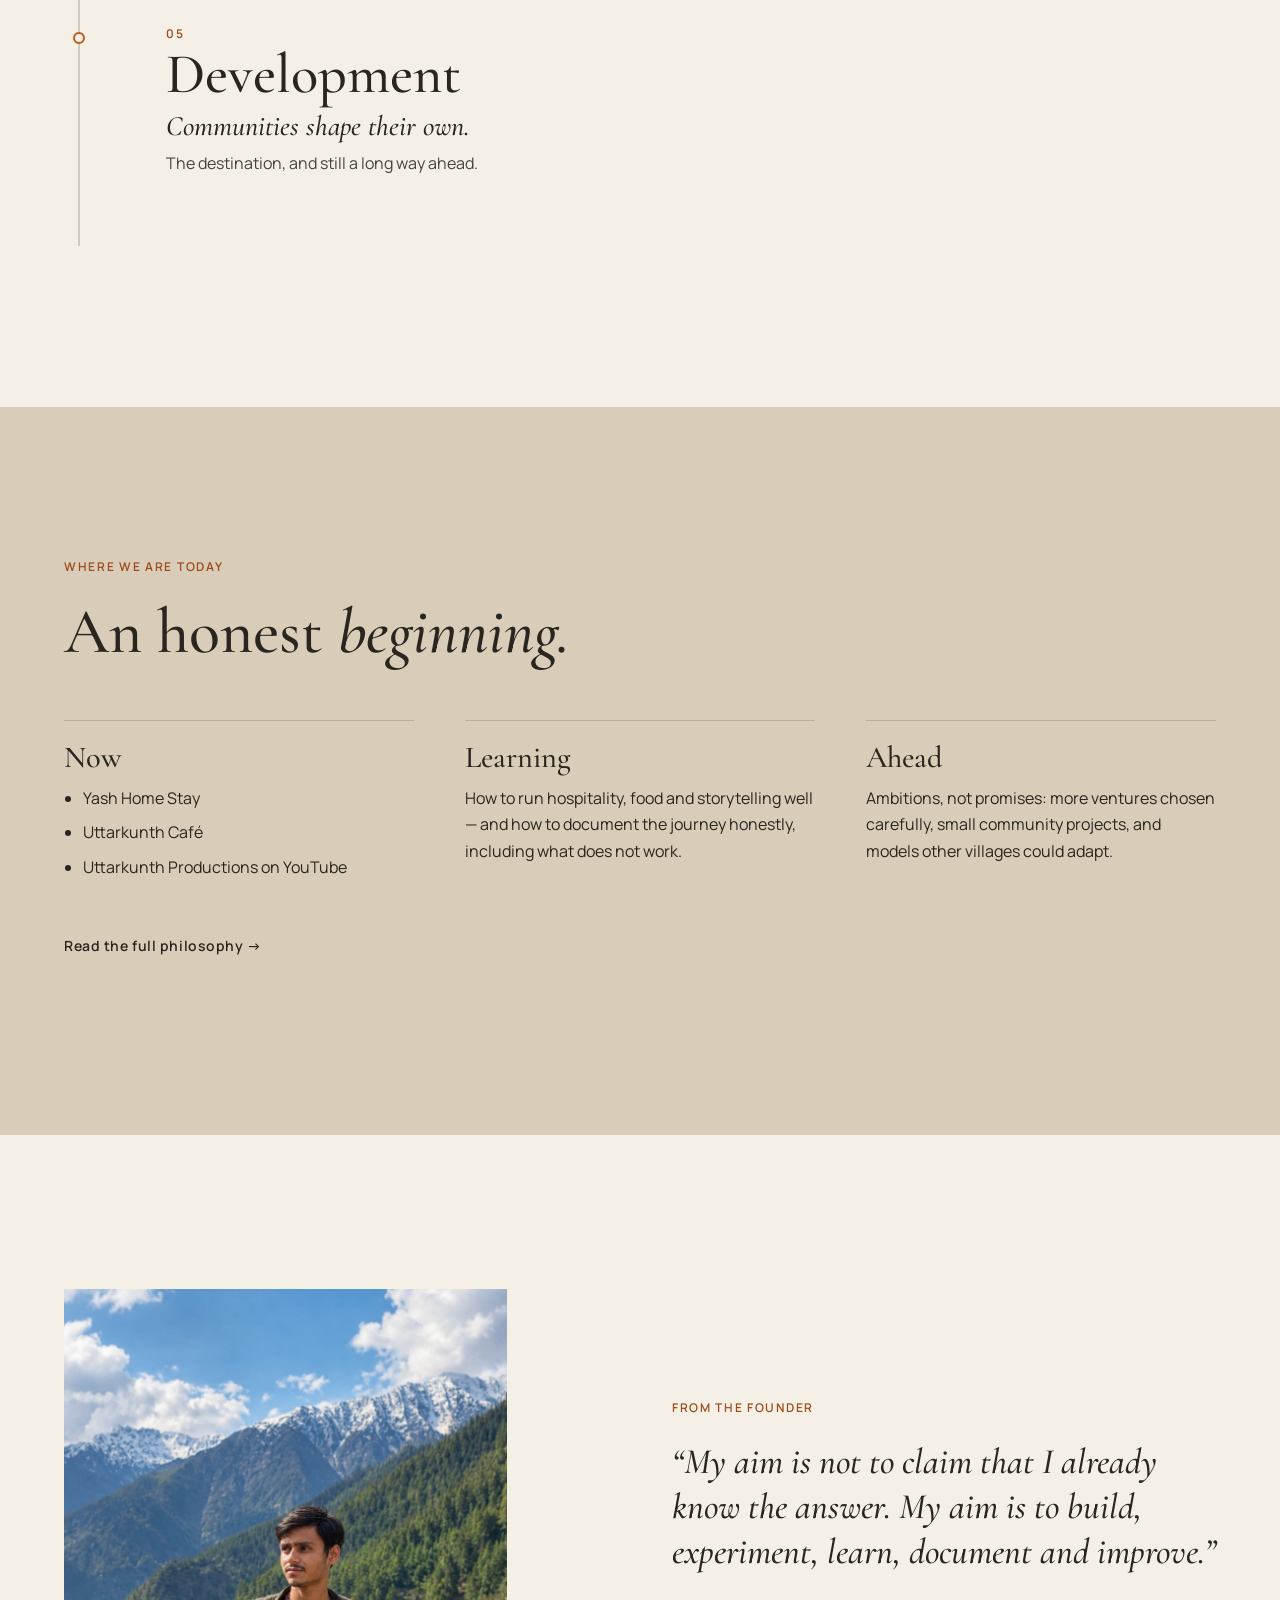
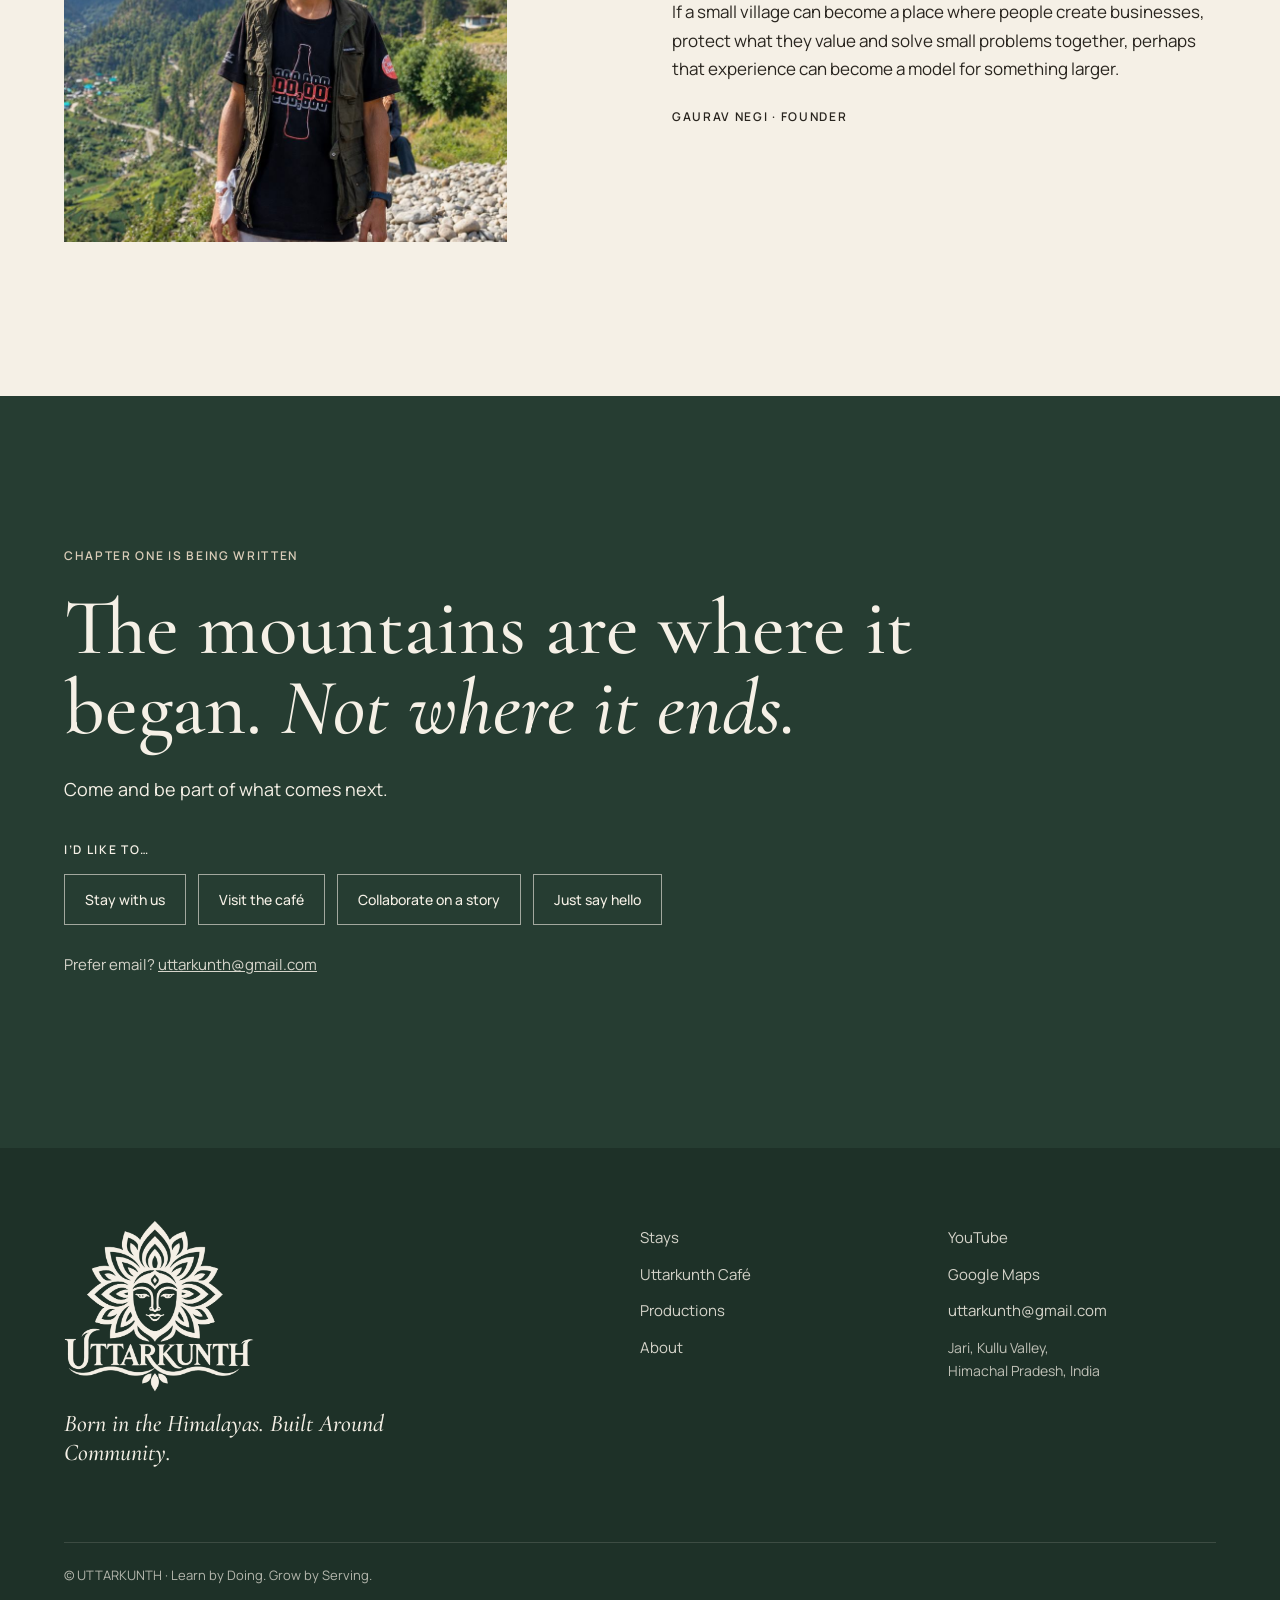
